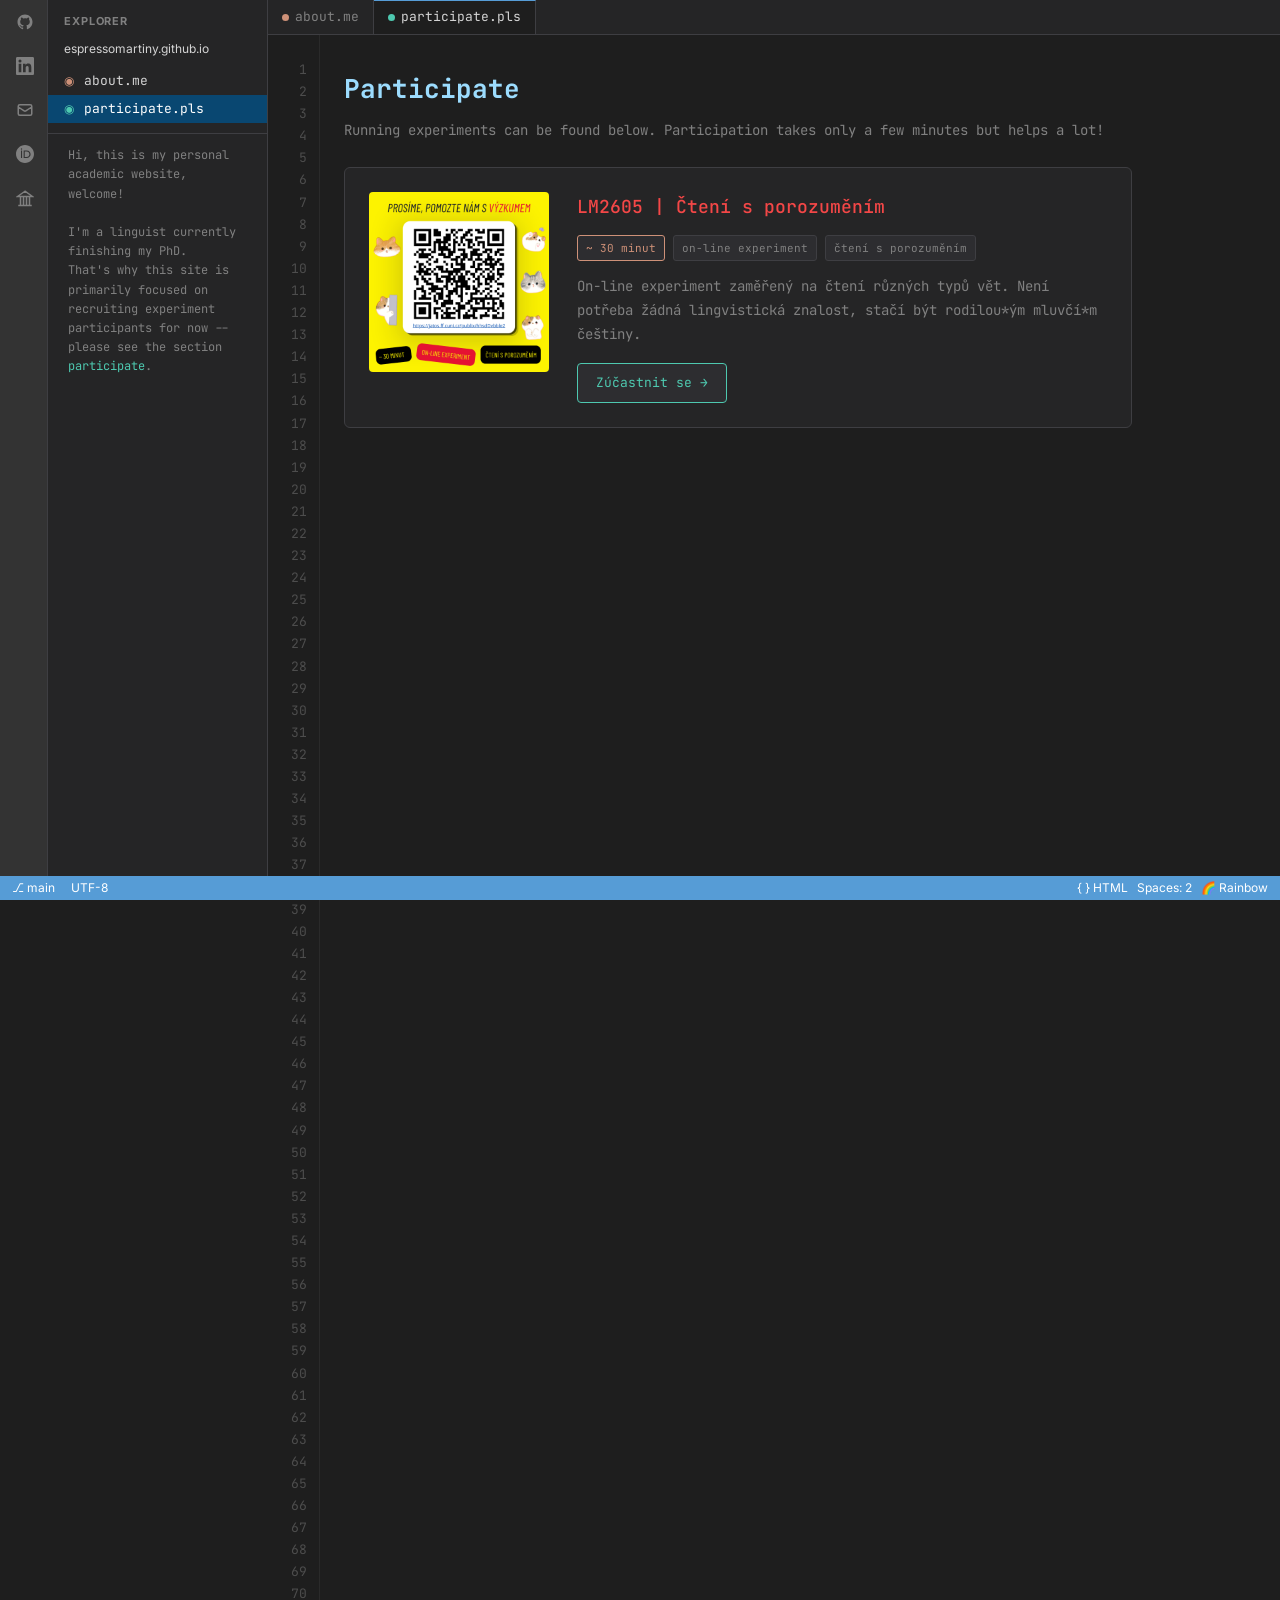
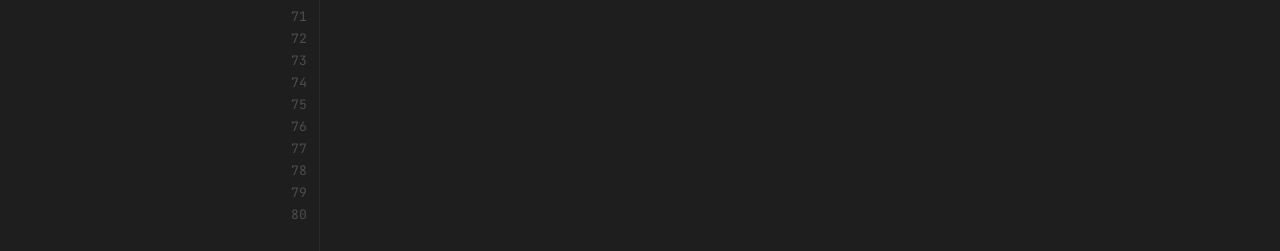
==== participate.html @ c8e3941f "mvp" ====
<!DOCTYPE html>
<html lang="en">

<head>
  <meta charset="UTF-8">
  <meta name="viewport" content="width=device-width, initial-scale=1.0">
  <title>Participate</title>
  <link rel="preconnect" href="https://fonts.googleapis.com">
  <link
    href="https://fonts.googleapis.com/css2?family=JetBrains+Mono:ital,wght@0,400;0,500;0,700;1,400&family=Inter:wght@400;500&display=swap"
    rel="stylesheet">
  <link rel="stylesheet" href="style.css">
  <link rel="icon"
    href="data:image/svg+xml,<svg xmlns='http://www.w3.org/2000/svg' viewBox='0 0 100 100'><text x='50' y='78' font-size='72' font-family='monospace' font-weight='bold' fill='%239cdcfe' text-anchor='middle'>mv</text></svg>">
</head>

<body data-page="participate">

  <nav id="sidebar"></nav>
  <aside id="explorer"></aside>

  <main id="main">
    <div id="tabs"></div>
    <div id="editor">
      <div id="line-numbers" aria-hidden="true"></div>
      <div id="content">

        <h1>Participate</h1>
        <p>Running experiments can be found below. Participation takes only a few minutes but helps a lot!</p>

        <div class="exp-card">
          <img src="img/exp02.png" alt="Prosíme, pomozte nám s výzkumem" class="exp-poster">
          <div class="exp-info">
            <h2 style="color:var(--red)">LM2605 | Čtení s porozuměním</h2>
            <div class="exp-tags">
              <span class="exp-tag" style="color:var(--orange); border-color:var(--orange)">~ 30 minut</span>
              <span class="exp-tag">on-line experiment</span>
              <span class="exp-tag">čtení s porozuměním</span>
            </div>
            <p>On-line experiment zaměřený na čtení různých typů vět. Není potřeba žádná lingvistická znalost, stačí být
              rodilou*ým mluvčí*m češtiny.</p>
            <a href="https://jatos.ff.cuni.cz/publix/hhsdDvbble2" target="_blank" rel="noopener"
              class="exp-btn">Zúčastnit se →</a>
          </div>
        </div>

      </div>
    </div>
  </main>

  <div id="statusbar"></div>
  <script src="main.js"></script>
</body>

</html>
---- style.css ----
/* ── VARIABLES ── */
:root {
  --bg: #1e1e1e;
  --bg2: #252526;
  --bg3: #2d2d30;
  --bg4: #3c3c3c;
  --border: #3e3e42;
  --text: #d4d4d4;
  --text-dim: #808080;

  --blue: #569cd6;
  --green: #4ec9b0;
  --yellow: #dcdcaa;
  --orange: #ce9178;
  --purple: #c586c0;
  --cyan: #9cdcfe;
  --lime: #b5cea8;
  --red: #f44747;

  --rb1: #ff6b6b;
  --rb2: #ffa94d;
  --rb3: #ffe066;
  --rb4: #69db7c;
  --rb5: #4dabf7;
  --rb6: #cc5de8;

  --font-mono: 'JetBrains Mono', monospace;
  --font-ui: 'Inter', system-ui, sans-serif;

  --sidebar-width: 48px;
  --explorer-width: 220px;
  --tab-height: 35px;
  --statusbar-height: 24px;
}

/* ── RESET ── */
*,
*::before,
*::after {
  margin: 0;
  padding: 0;
  box-sizing: border-box;
}

html {
  scroll-behavior: smooth;
}

body {
  background: var(--bg);
  color: var(--text);
  font-family: var(--font-mono);
  font-size: 14px;
  line-height: 1.7;
  min-height: 100vh;
}

a {
  color: var(--blue);
  text-decoration: none;
}

a:hover {
  text-decoration: underline;
}

/* ── SIDEBAR ── */
#sidebar {
  position: fixed;
  top: 0;
  left: 0;
  width: var(--sidebar-width);
  height: 100vh;
  background: #333;
  border-right: 1px solid var(--border);
  z-index: 100;
}

/* ── EXPLORER ── */
#explorer {
  position: fixed;
  top: 0;
  left: var(--sidebar-width);
  width: var(--explorer-width);
  height: 100vh;
  background: var(--bg2);
  border-right: 1px solid var(--border);
  overflow-y: auto;
  z-index: 90;
  font-size: 13px;
}

/* ── MAIN ── */
#main {
  margin-left: calc(var(--sidebar-width) + var(--explorer-width));
  min-height: 100vh;
  display: flex;
  flex-direction: column;
}

/* ── TABS ── */
#tabs {
  height: var(--tab-height);
  background: var(--bg2);
  border-bottom: 1px solid var(--border);
  display: flex;
  align-items: stretch;
  position: sticky;
  top: 0;
  z-index: 50;
}

/* ── EDITOR ── */
#editor {
  flex: 1;
  display: flex;
}

/* ── LINE NUMBERS ── */
#line-numbers {
  width: 52px;
  padding: 24px 12px 24px 0;
  text-align: right;
  color: #4d4d4d;
  font-size: 13px;
  line-height: 1.7;
  user-select: none;
  flex-shrink: 0;
  border-right: 1px solid #2a2a2a;
}

/* ── CONTENT ── */
#content {
  flex: 1;
  padding: 32px 48px 80px 24px;
  max-width: 860px;
}

h1 {
  font-size: 26px;
  font-weight: 700;
  color: var(--cyan);
  margin-bottom: 8px;
}

h2 {
  font-size: 18px;
  font-weight: 500;
  color: var(--text);
  margin-bottom: 16px;
}

p {
  color: var(--text-dim);
}

/* ── HERO ── */
#hero {
  display: flex;
  gap: 40px;
  align-items: center;
  margin-bottom: 40px;
}

#photo {
  width: 120px;
  height: 120px;
  object-fit: cover;
  border-radius: 6px;
  flex-shrink: 0;
  display: block;
}


h2 {
  font-size: 18px;
  font-weight: 500;
  color: var(--text);
  margin-bottom: 16px;
}

p {
  color: var(--text-dim);
}

/* ── STATUS BAR ── */
#statusbar {
  position: fixed;
  bottom: 0;
  left: 0;
  right: 0;
  height: var(--statusbar-height);
  background: var(--blue);
  color: #fff;
  font-family: var(--font-ui);
  font-size: 12px;
  display: flex;
  align-items: center;
  padding: 0 12px;
  gap: 16px;
  z-index: 200;
}

/* ── SIDEBAR ICONS ── */
.sidebar-icon {
  display: flex;
  align-items: center;
  justify-content: center;
  width: 100%;
  height: 44px;
  color: var(--text-dim);
  border-left: 2px solid transparent;
  transition: background 0.1s, color 0.1s;
}

.sidebar-icon svg {
  width: 18px;
  height: 18px;
}

.sidebar-icon:hover {
  background: var(--bg4);
  color: var(--text);
  text-decoration: none;
}

/* ── EXPLORER ITEMS ── */
.explorer-title {
  padding: 12px 16px 4px;
  font-size: 11px;
  font-weight: 700;
  letter-spacing: 0.08em;
  text-transform: uppercase;
  color: var(--text-dim);
  font-family: var(--font-ui);
}

.explorer-repo {
  padding: 4px 16px 8px;
  font-size: 12px;
  color: var(--text);
  font-family: var(--font-ui);
}

/* ── README BLOCK ── */
.readme-block {
  margin: 4px 10px 0;
}

.readme-text {
  padding: 8px 10px;
  font-size: 12px;
  font-family: var(--font-mono);
  color: var(--text-dim);
  line-height: 1.6;
  white-space: pre-wrap;
}

/* ── EXPLORER DIVIDER ── */
.explorer-divider {
  margin: 10px 0 4px;
  border-top: 1px solid var(--border);
}

.tree-item {
  display: flex;
  align-items: center;
  gap: 6px;
  padding: 3px 16px;
  font-size: 13px;
  color: var(--text);
  cursor: pointer;
  white-space: nowrap;
  transition: background 0.1s;
}

.tree-item:hover {
  background: var(--bg3);
  text-decoration: none;
}

.tree-item.active {
  background: #094771;
  color: #fff;
}

.tree-item.tree-static {
  color: var(--text-dim);
  cursor: default;
}

.tree-icon {
  font-size: 12px;
  width: 14px;
  flex-shrink: 0;
}

/* ── TABS ── */
.tab {
  display: flex;
  align-items: center;
  gap: 6px;
  padding: 0 14px;
  height: 100%;
  font-size: 13px;
  color: var(--text-dim);
  border-right: 1px solid var(--border);
  white-space: nowrap;
  flex-shrink: 0;
  transition: color 0.1s, background 0.1s;
}

.tab:hover {
  background: var(--bg3);
  color: var(--text);
  text-decoration: none;
}

.tab.active {
  background: var(--bg);
  color: var(--text);
  border-top: 1px solid var(--blue);
}

.tab-dot {
  width: 7px;
  height: 7px;
  border-radius: 50%;
  flex-shrink: 0;
}

/* ── EXPERIMENT CARD ── */
.exp-card {
  display: flex;
  gap: 28px;
  align-items: flex-start;
  background: var(--bg2);
  border: 1px solid var(--border);
  border-radius: 6px;
  padding: 24px;
  margin-top: 24px;
}

.exp-poster {
  width: 180px;
  flex-shrink: 0;
  border-radius: 4px;
}

.exp-info {
  flex: 1;
}

.exp-info h2 {
  color: var(--cyan);
  margin-bottom: 12px;
}

.exp-info p {
  margin-bottom: 16px;
}

.exp-tags {
  display: flex;
  flex-wrap: wrap;
  gap: 8px;
  margin-bottom: 14px;
}

.exp-tag {
  font-size: 11px;
  padding: 3px 8px;
  border-radius: 3px;
  background: var(--bg3);
  border: 1px solid var(--border);
  color: var(--text-dim);
}

.exp-btn {
  display: inline-block;
  padding: 8px 18px;
  background: var(--bg3);
  border: 1px solid var(--green);
  color: var(--green);
  border-radius: 4px;
  font-family: var(--font-mono);
  font-size: 13px;
  transition: background 0.15s;
}

.exp-btn:hover {
  background: var(--bg4);
  text-decoration: none;
}

/* ── SCROLLBAR ── */
::-webkit-scrollbar {
  width: 8px;
}

::-webkit-scrollbar-track {
  background: var(--bg2);
}

::-webkit-scrollbar-thumb {
  background: var(--bg4);
  border-radius: 4px;
}

/* ── MOBILE ── */
@media (max-width: 800px) {

  #sidebar,
  #explorer,
  #line-numbers {
    display: none;
  }

  #main {
    margin-left: 0;
  }

  #content {
    padding: 20px 20px 60px;
  }

  #hero {
    flex-direction: column;
    align-items: flex-start;
  }

  .exp-card {
    flex-direction: column;
  }

  .exp-poster {
    width: 100%;
  }
}
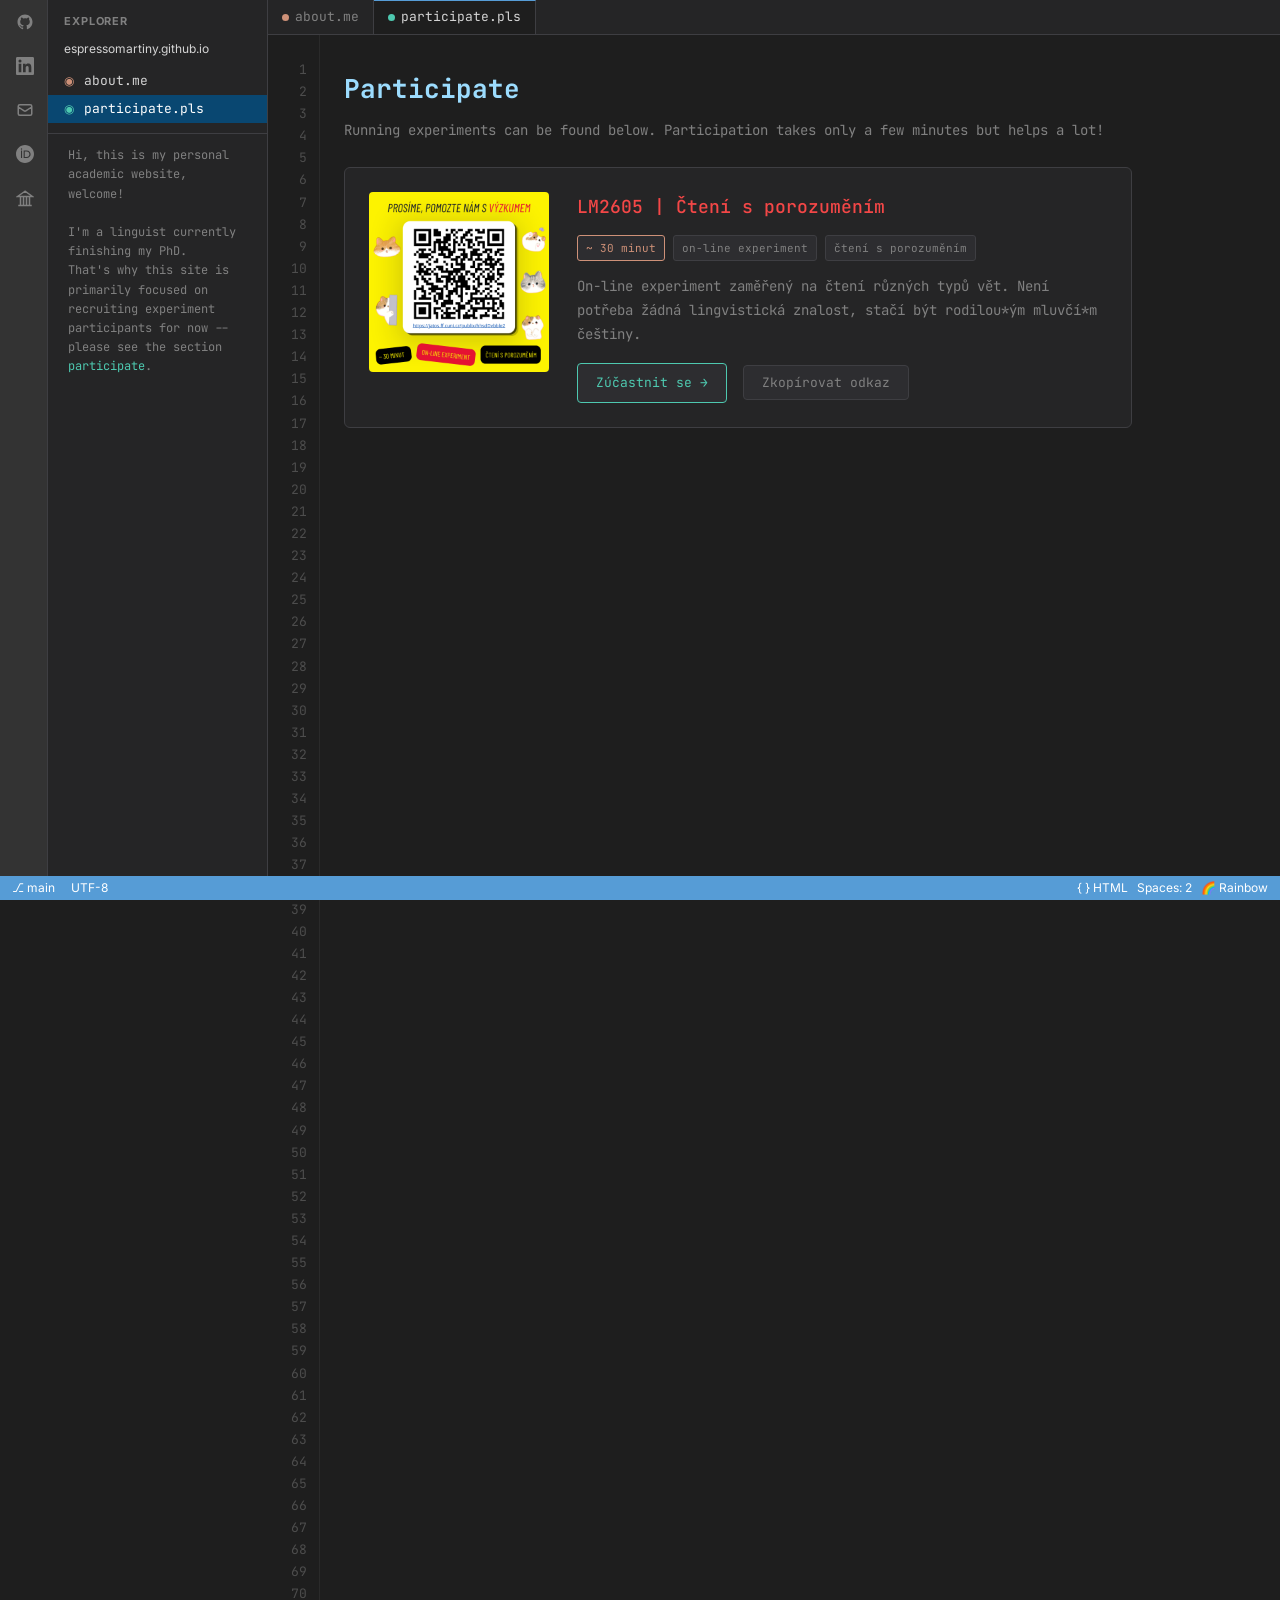
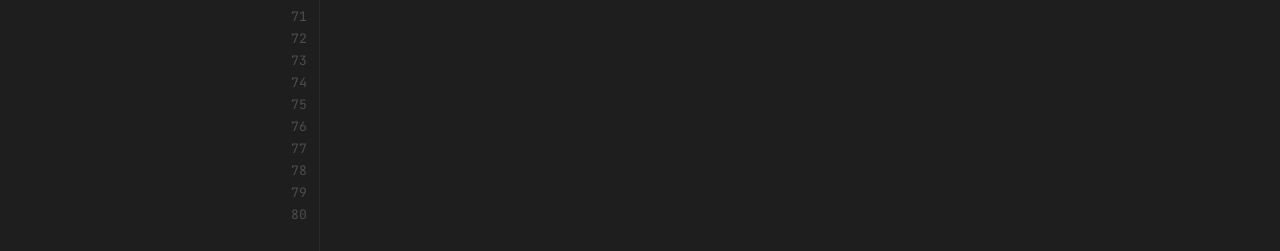
==== commit 9c758341: "feat: add copy link btn to experiment card" ====
--- a/participate.html
+++ b/participate.html
@@ -5,6 +5,12 @@
   <meta charset="UTF-8">
   <meta name="viewport" content="width=device-width, initial-scale=1.0">
   <title>Participate</title>
+  <meta name="description" content="Online experiments by Martina Vokáčová, Faculty of Arts, Charles University.">
+  <meta name="author" content="Martina Vokáčová">
+  <meta property="og:title" content="Martina Vokáčová | participate">
+  <meta property="og:description" content="Participate in online linguistics experiments.">
+  <meta property="og:url" content="https://espressomartiny.github.io/participate.html">
+  <meta property="og:type" content="website">
   <link rel="preconnect" href="https://fonts.googleapis.com">
   <link
     href="https://fonts.googleapis.com/css2?family=JetBrains+Mono:ital,wght@0,400;0,500;0,700;1,400&family=Inter:wght@400;500&display=swap"
@@ -41,6 +47,8 @@
               rodilou*ým mluvčí*m češtiny.</p>
             <a href="https://jatos.ff.cuni.cz/publix/hhsdDvbble2" target="_blank" rel="noopener"
               class="exp-btn">Zúčastnit se →</a>
+            <button class="share-btn"
+              onclick="navigator.clipboard.writeText('https://jatos.ff.cuni.cz/publix/hhsdDvbble2'); this.textContent='Zkopírováno!'; setTimeout(()=>this.textContent='Zkopírovat odkaz',1500)">Zkopírovat odkaz</button>
           </div>
         </div>
 
--- a/style.css
+++ b/style.css
@@ -393,6 +393,21 @@
   text-decoration: none;
 }
 
+.share-btn {
+  display: inline-block;
+  padding: 8px 18px;
+  background: var(--bg3);
+  border: 1px solid var(--border);
+  color: var(--text-dim);
+  border-radius: 4px;
+  font-family: var(--font-mono);
+  font-size: 13px;
+  cursor: pointer;
+  transition: background 0.15s, color 0.15s;
+  margin-left: 8px;
+}
+.share-btn:hover { background: var(--bg4); color: var(--text); }
+
 /* ── SCROLLBAR ── */
 ::-webkit-scrollbar {
   width: 8px;
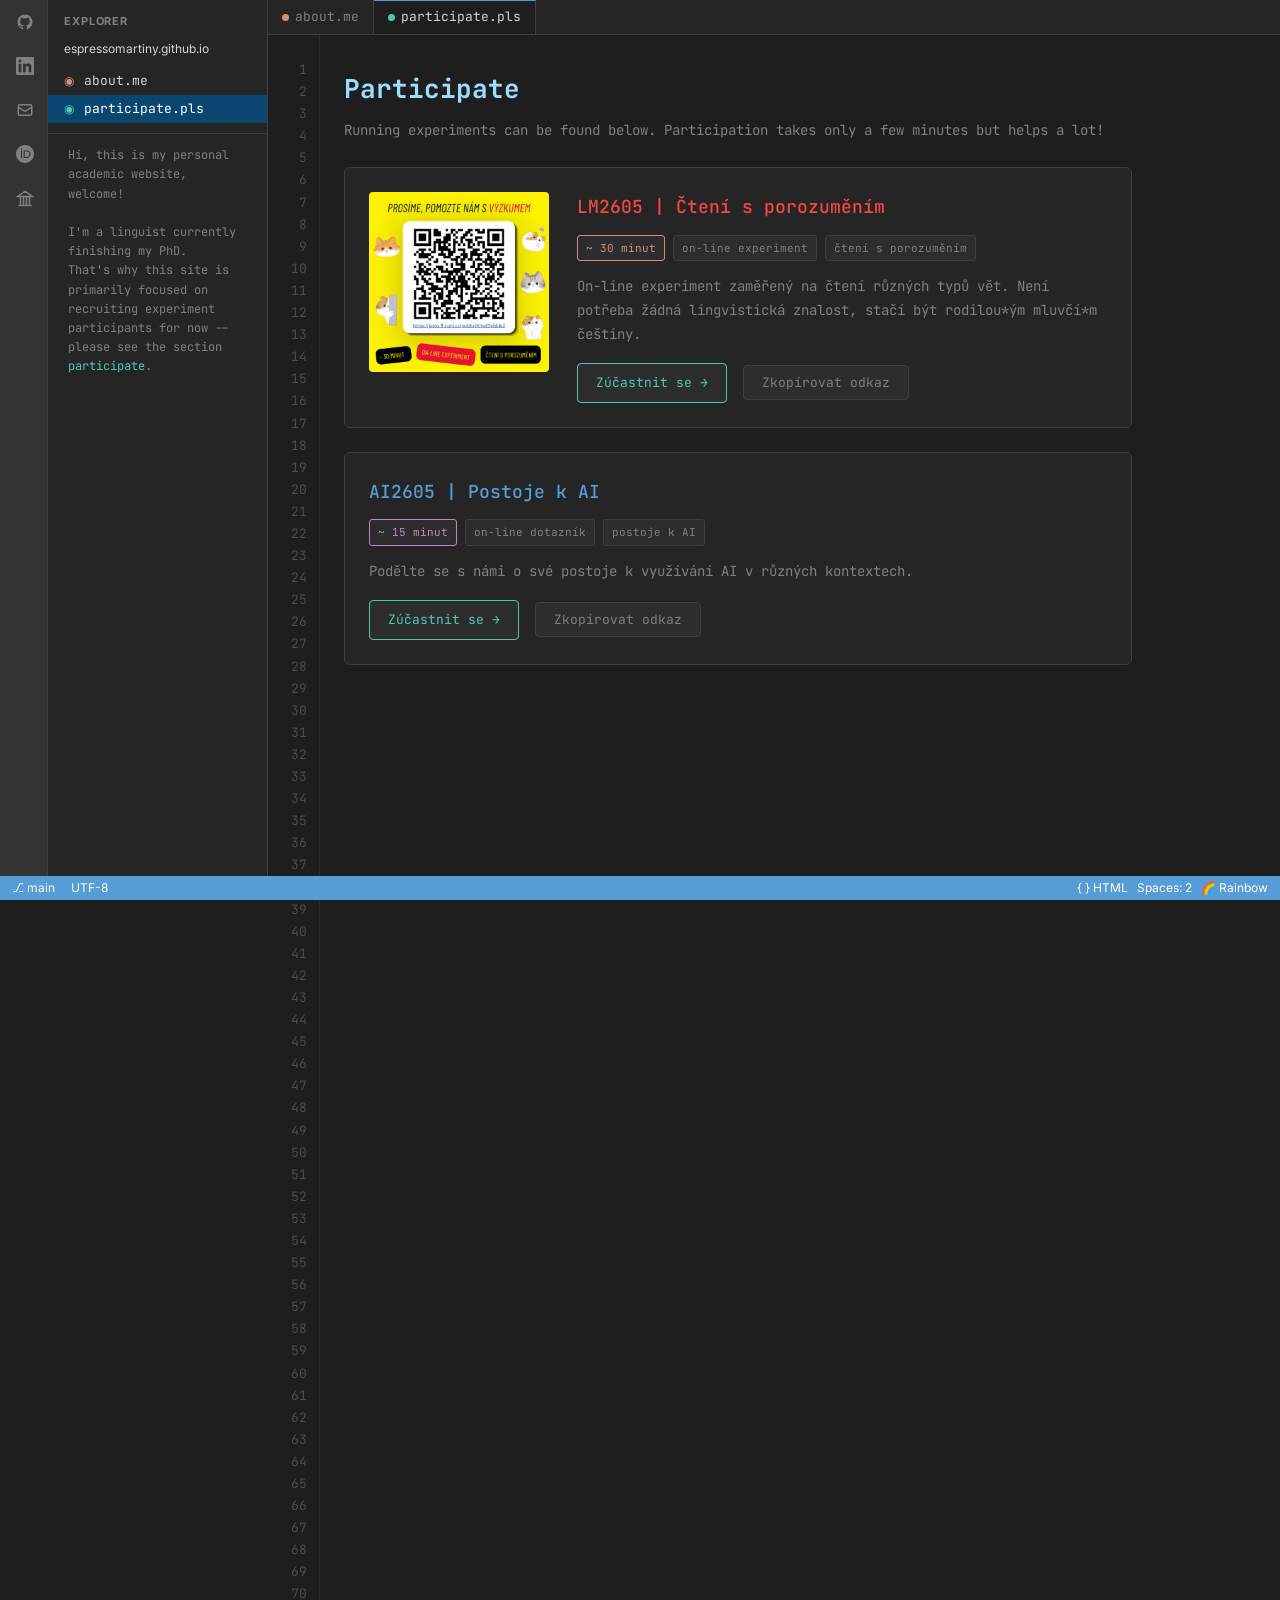
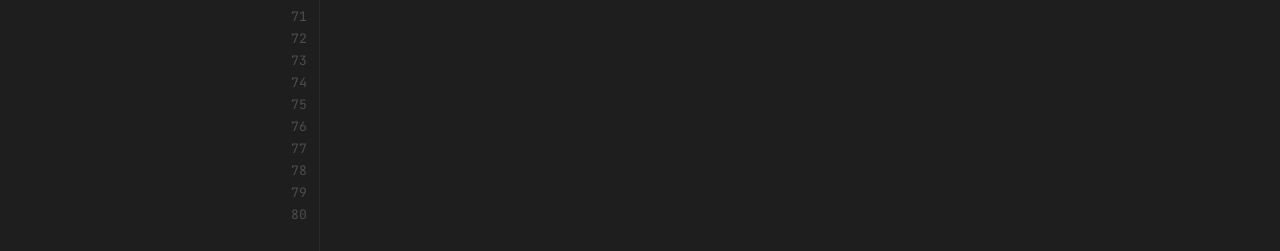
==== commit ca63b5fa: "content: add exp AI6005 experiment card" ====
--- a/participate.html
+++ b/participate.html
@@ -48,9 +48,24 @@
             <a href="https://jatos.ff.cuni.cz/publix/hhsdDvbble2" target="_blank" rel="noopener"
               class="exp-btn">Zúčastnit se →</a>
             <button class="share-btn"
-              onclick="navigator.clipboard.writeText('https://jatos.ff.cuni.cz/publix/hhsdDvbble2'); this.textContent='Zkopírováno!'; setTimeout(()=>this.textContent='Zkopírovat odkaz',1500)">Zkopírovat odkaz</button>
+              onclick="navigator.clipboard.writeText('https://jatos.ff.cuni.cz/publix/hhsdDvbble2'); this.textContent='Zkopírováno!'; setTimeout(()=>this.textContent='Zkopírovat odkaz',1500)">Zkopírovat
+              odkaz</button>
           </div>
         </div>
+        <div class="exp-card">
+  <!-- <img src="img/exp_ai.png" alt="Experiment AI2605" class="exp-poster"> -->
+  <div class="exp-info">
+    <h2 style="color:var(--blue)">AI2605 | Postoje k AI</h2>
+    <div class="exp-tags">
+      <span class="exp-tag" style="color:var(--purple); border-color:var(--purple)">~ 15 minut</span>
+      <span class="exp-tag">on-line dotazník</span>
+      <span class="exp-tag">postoje k AI</span>
+    </div>
+    <p>Podělte se s námi o své postoje k využívání AI v různých kontextech.</p>
+    <a href="https://jatos.ff.cuni.cz/publix/V069Hu8Z0lC" target="_blank" rel="noopener" class="exp-btn">Zúčastnit se →</a>
+    <button class="share-btn" onclick="navigator.clipboard.writeText('https://jatos.ff.cuni.cz/publix/V069Hu8Z0lC'); this.textContent='Zkopírováno!'; setTimeout(()=>this.textContent='Zkopírovat odkaz',1500)">Zkopírovat odkaz</button>
+  </div>
+</div>
 
       </div>
     </div>
--- a/style.css
+++ b/style.css
@@ -376,6 +376,7 @@
   color: var(--text-dim);
 }
 
+/* ──── */
 .exp-btn {
   display: inline-block;
   padding: 8px 18px;
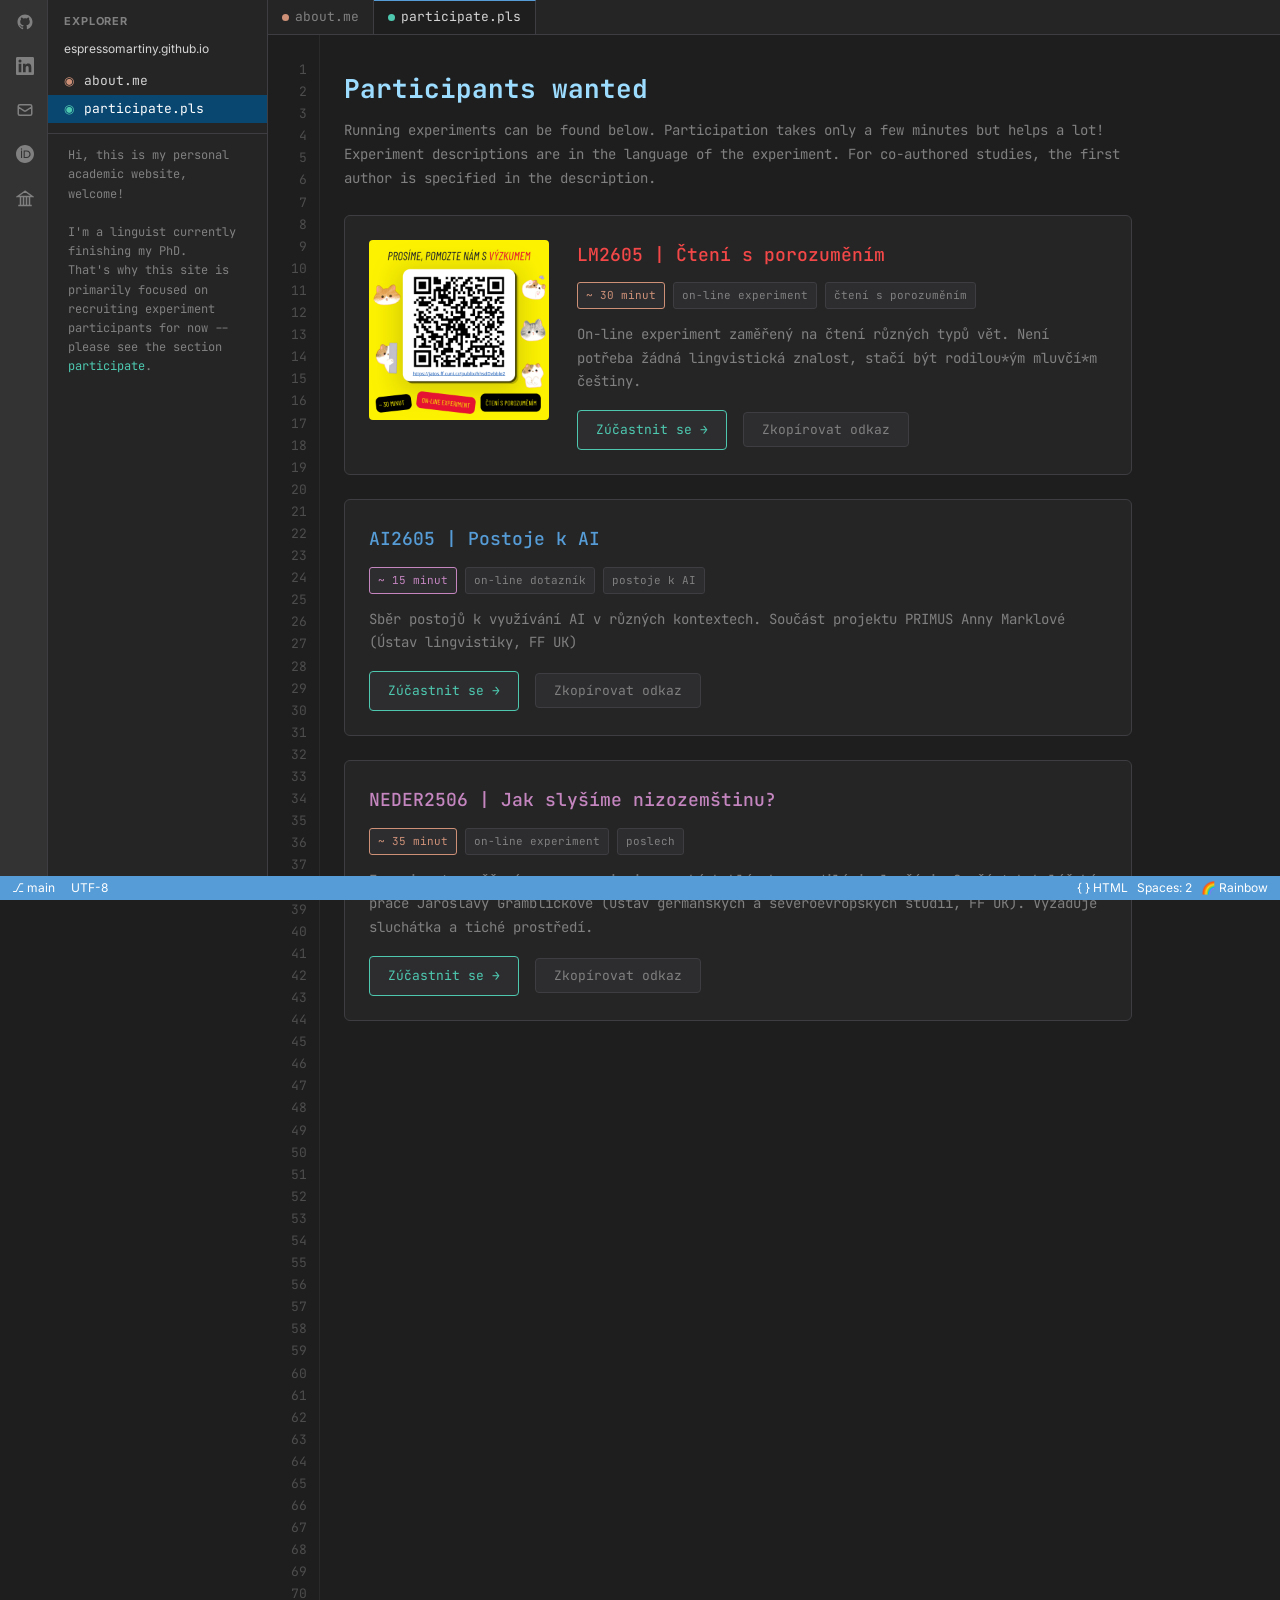
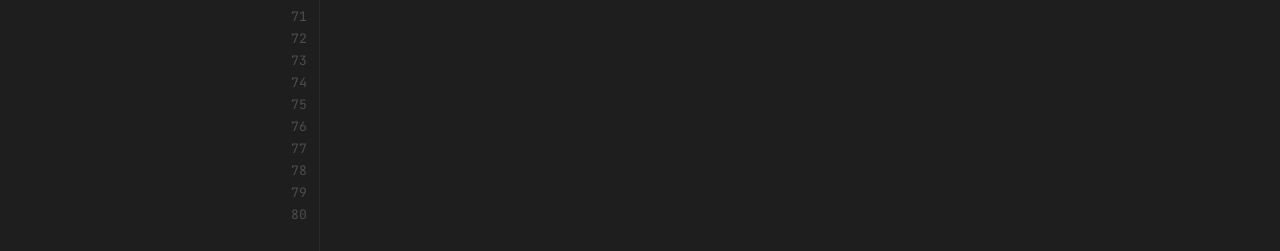
==== commit 53465983: "content: add exp NEDER2506 experiment card" ====
--- a/participate.html
+++ b/participate.html
@@ -31,8 +31,10 @@
       <div id="line-numbers" aria-hidden="true"></div>
       <div id="content">
 
-        <h1>Participate</h1>
+        <h1>Participants wanted</h1>
         <p>Running experiments can be found below. Participation takes only a few minutes but helps a lot!</p>
+        <p>Experiment descriptions are in the language of the experiment. For co-authored studies, the first author is
+          specified in the description.</p>
 
         <div class="exp-card">
           <img src="img/exp02.png" alt="Prosíme, pomozte nám s výzkumem" class="exp-poster">
@@ -53,19 +55,43 @@
           </div>
         </div>
         <div class="exp-card">
-  <!-- <img src="img/exp_ai.png" alt="Experiment AI2605" class="exp-poster"> -->
-  <div class="exp-info">
-    <h2 style="color:var(--blue)">AI2605 | Postoje k AI</h2>
-    <div class="exp-tags">
-      <span class="exp-tag" style="color:var(--purple); border-color:var(--purple)">~ 15 minut</span>
-      <span class="exp-tag">on-line dotazník</span>
-      <span class="exp-tag">postoje k AI</span>
-    </div>
-    <p>Podělte se s námi o své postoje k využívání AI v různých kontextech.</p>
-    <a href="https://jatos.ff.cuni.cz/publix/V069Hu8Z0lC" target="_blank" rel="noopener" class="exp-btn">Zúčastnit se →</a>
-    <button class="share-btn" onclick="navigator.clipboard.writeText('https://jatos.ff.cuni.cz/publix/V069Hu8Z0lC'); this.textContent='Zkopírováno!'; setTimeout(()=>this.textContent='Zkopírovat odkaz',1500)">Zkopírovat odkaz</button>
-  </div>
-</div>
+          <!-- <img src="img/exp_ai.png" alt="Experiment AI2605" class="exp-poster"> -->
+          <div class="exp-info">
+            <h2 style="color:var(--blue)">AI2605 | Postoje k AI</h2>
+            <div class="exp-tags">
+              <span class="exp-tag" style="color:var(--purple); border-color:var(--purple)">~ 15 minut</span>
+              <span class="exp-tag">on-line dotazník</span>
+              <span class="exp-tag">postoje k AI</span>
+            </div>
+            <p>Sběr postojů k využívání AI v různých kontextech. Součást projektu PRIMUS Anny Marklové (Ústav
+              lingvistiky, FF UK)</p>
+            <a href="https://jatos.ff.cuni.cz/publix/V069Hu8Z0lC" target="_blank" rel="noopener"
+              class="exp-btn">Zúčastnit se →</a>
+            <button class="share-btn"
+              onclick="navigator.clipboard.writeText('https://jatos.ff.cuni.cz/publix/V069Hu8Z0lC'); this.textContent='Zkopírováno!'; setTimeout(()=>this.textContent='Zkopírovat odkaz',1500)">Zkopírovat
+              odkaz</button>
+          </div>
+        </div>
+
+        <div class="exp-card">
+          <div class="exp-info">
+            <h2 style="color:var(--purple)">NEDER2506 | Jak slyšíme nizozemštinu?</h2>
+            <div class="exp-tags">
+              <span class="exp-tag" style="color:var(--orange); border-color:var(--orange)">~ 35 minut</span>
+              <span class="exp-tag">on-line experiment</span>
+              <span class="exp-tag">poslech</span>
+            </div>
+            <p>Experiment zaměřený na percepci nizozemských hlásek nerodilými mluvčími. Součást bakalářské práce
+              Jaroslavy Grambličkové (Ústav germánských a severoevropských studií, FF UK). Vyžaduje sluchátka a tiché
+              prostředí.</p>
+            <a href="https://jatos.ff.cuni.cz/publix/dNM3omtuvKg" target="_blank" rel="noopener"
+              class="exp-btn">Zúčastnit se →</a>
+            <button class="share-btn"
+              onclick="navigator.clipboard.writeText('https://jatos.ff.cuni.cz/publix/dNM3omtuvKg'); this.textContent='Zkopírováno!'; setTimeout(()=>this.textContent='Zkopírovat odkaz',1500)">Zkopírovat
+              odkaz</button>
+          </div>
+        </div>
+
 
       </div>
     </div>
